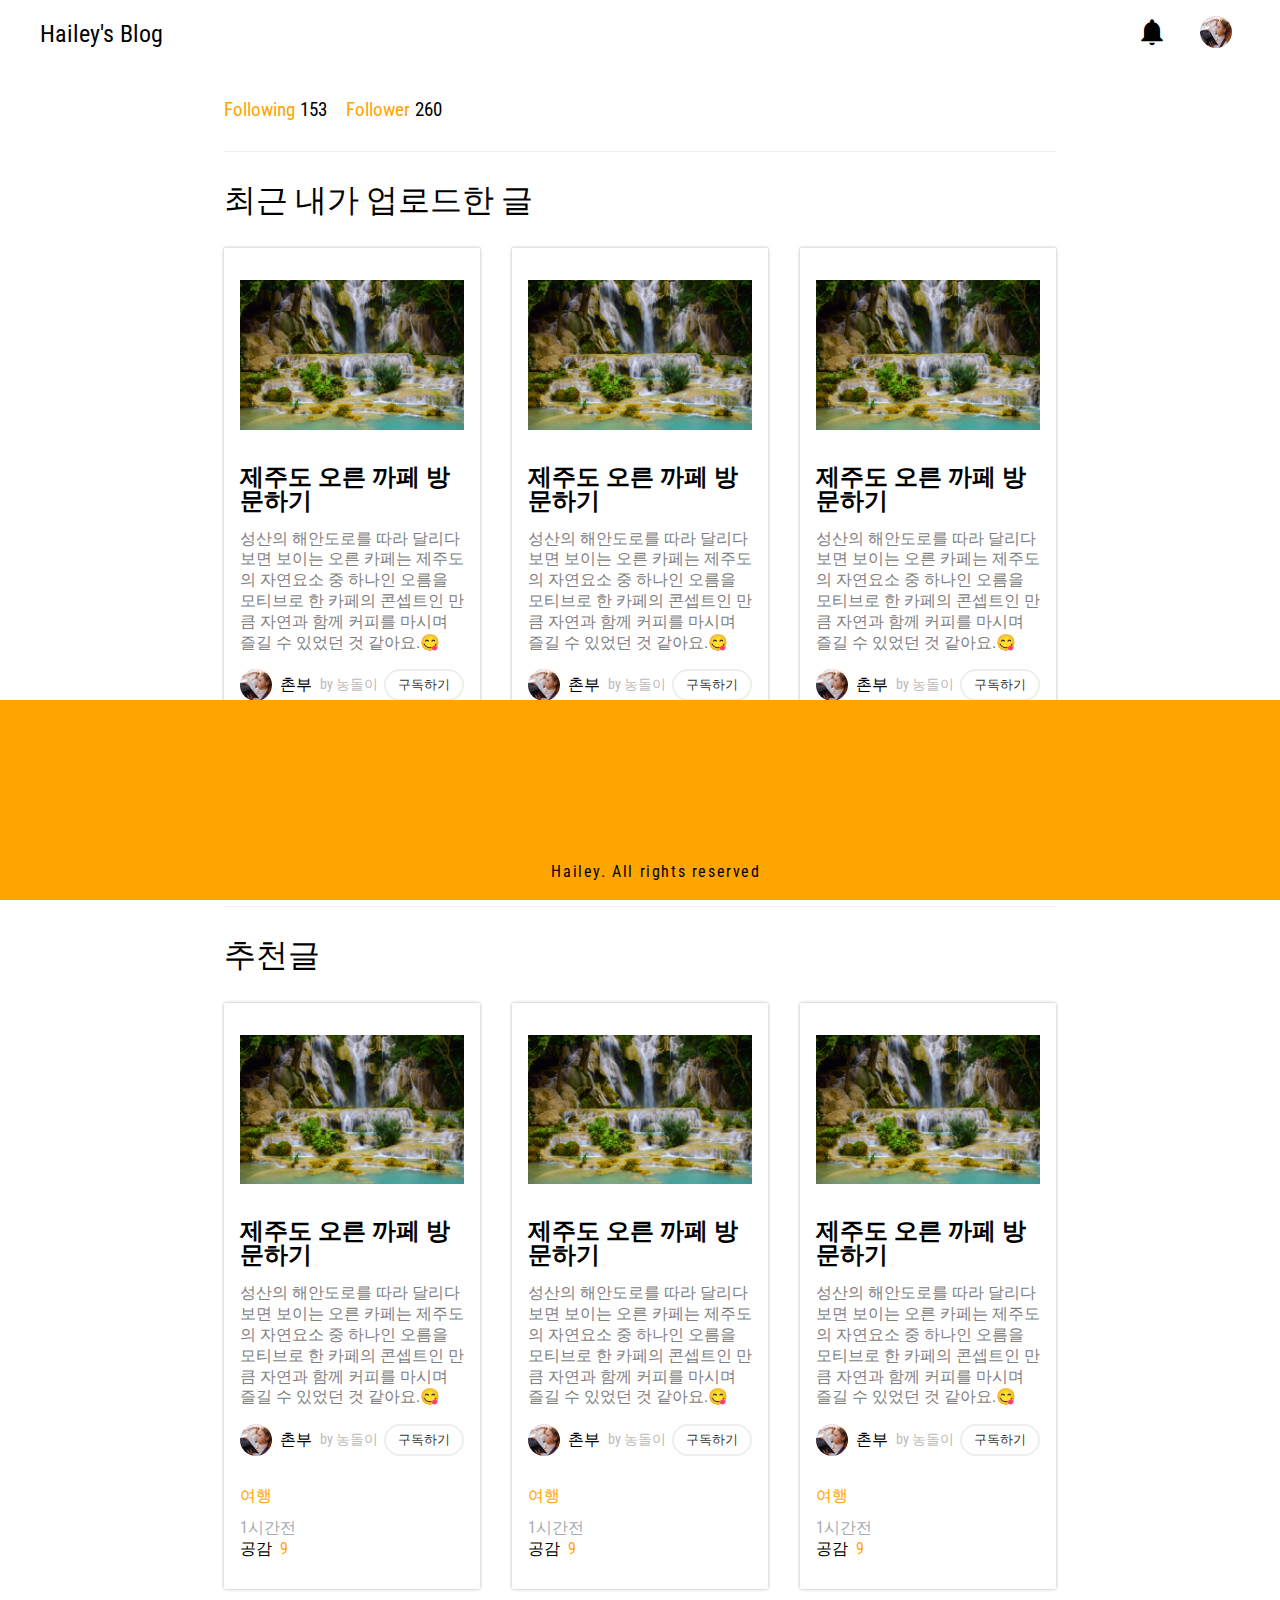
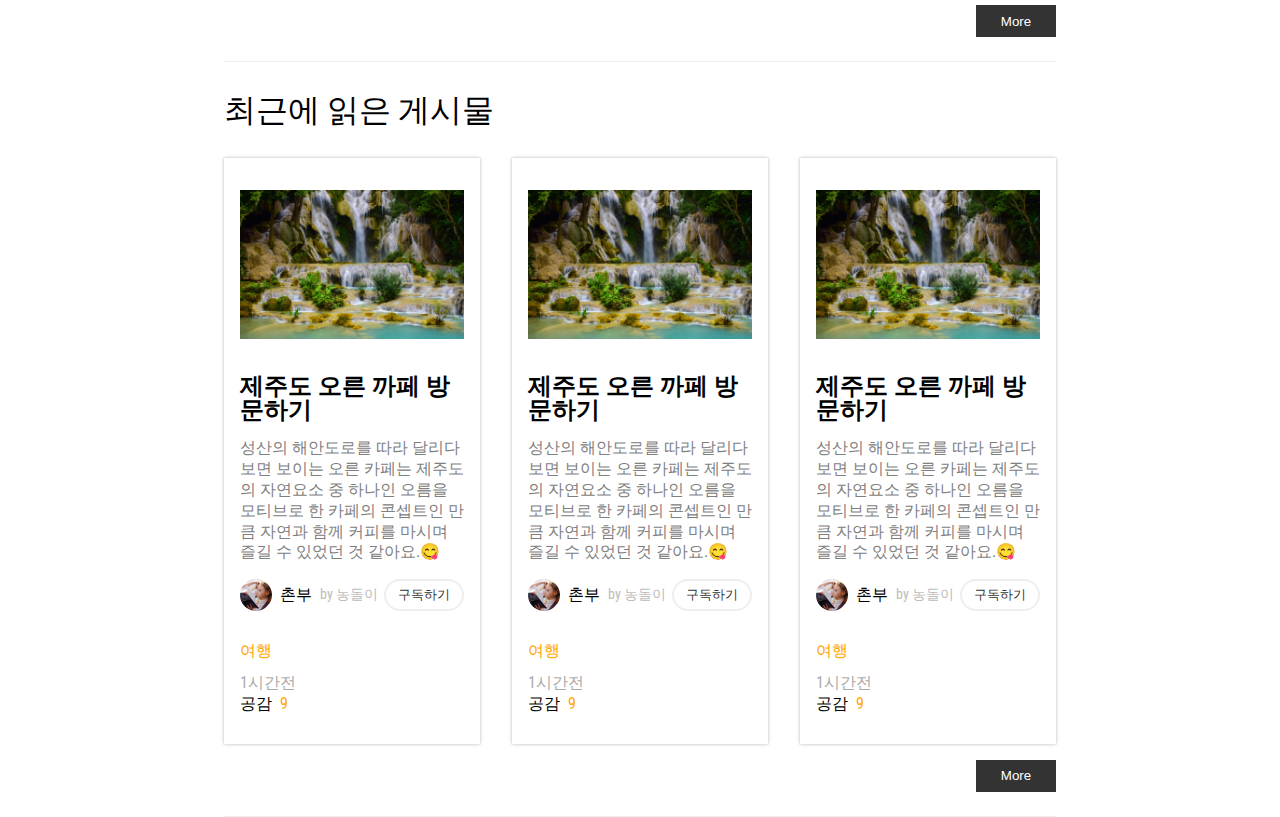
==== html/home.html @ 8de31a77 "홈페이지 html, css 생성 및 구현" ====
<!DOCTYPE html>
<html lang="en">
<head>
    <meta charset="UTF-8">
    <meta name="viewport" content="width=device-width, initial-scale=1.0">
    <title>Hailey's blog - home</title>
    <link rel="stylesheet" href="../css/home.css">
    <link rel="stylesheet" href="https://cdnjs.cloudflare.com/ajax/libs/font-awesome/6.4.0/css/all.min.css" integrity="sha512-iecdLmaskl7CVkqkXNQ/ZH/XLlvWZOJyj7Yy7tcenmpD1ypASozpmT/E0iPtmFIB46ZmdtAc9eNBvH0H/ZpiBw==" crossorigin="anonymous" referrerpolicy="no-referrer" />
    <link href="https://fonts.googleapis.com/css?family=Material+Icons|Material+Icons+Outlined|Material+Icons+Two+Tone|Material+Icons+Round|Material+Icons+Sharp" rel="stylesheet">
</head>
<body>
     <!-- header -->
     <header>
        <a href="#" class="logo"><i class="fa-brands fa-blogger"></i>Hailey's Blog</a>
    <!-- navbar -->
        <div class="menu">
            <nav class="navbar">
                <ul>
                    <li> <!--notification icon-->
                        <a href="#">
                            <span class="material-icons">
                            notifications
                            </span>
                        </a>
                    </li>
                    <li> <!--account icon-->
                        <a href="#">
                            <div class="account">
                              <img src="../imgs/avatar.jpg" alt="">
                            </div>
                        </a>
                    </li>
                </ul>
            </nav>
    <!-- mode button -->
            <div class="mode">
                <i class="fa-solid fa-toggle-on"></i>
                <i class="fa-solid fa-toggle-off active"></i>
            </div>
        </div>
    </header>

    <!-- content -->
    <section class="blog-container">
        <div class="follow bottom-line padding">
            <ul>
                <li><a href="#">Following</a><span>153</span></li>
                <li><a href="#">Follower</a><span>260</span></li>
            </ul>
        </div>
        <div class=" my-blog bottom-line padding">
            <h3>최근 내가 업로드한 글</h3>
            <ul>
                <li>
                    <div class="blog">
                        <div class="left">
                          <ul>
                            <li class="category-name"><a href="#">여행</a></li>
                            <li class="posting-time">1시간전</li>
                            <li><a href="#" class="likes">공감</a><span>9</span></li>
                          </ul>
                        </div>
                        <div class="middle">
                          <ul>
                            <li><h3>제주도 오른 까페 방문하기</h3></li>
                            <li><p>성산의 해안도로를 따라 달리다 보면 보이는 오른 카페는 제주도의 자연요소 중 하나인 오름을 모티브로 한 카페의 콘셉트인 만큼 자연과 함께 커피를 마시며 즐길 수 있었던 것 같아요.😋</p></li>
                            <li>
                             <ul>
                               <li>
                                 <div class="account">
                                   <img src="../imgs/avatar.jpg" alt="">
                                   촌부 <span>by 농돌이</span>
                                 </div>
                               </li>
                               <li><button>구독하기</button></li>
                             </ul>
                            </li>
                          </ul>
                        </div>
                        <div class="right">
                          <ul>
                            <li>
                             <img src="../imgs/waterfall.jpg" alt="blog-thumbnail">
                            </li>
                          </ul>
                        </div>
                      </div>
                </li>

                <li>
                    <div class="blog">
                        <div class="left">
                          <ul>
                            <li class="category-name"><a href="#">여행</a></li>
                            <li class="posting-time">1시간전</li>
                            <li><a href="#" class="likes">공감</a><span>9</span></li>
                          </ul>
                        </div>
                        <div class="middle">
                          <ul>
                            <li><h3>제주도 오른 까페 방문하기</h3></li>
                            <li><p>성산의 해안도로를 따라 달리다 보면 보이는 오른 카페는 제주도의 자연요소 중 하나인 오름을 모티브로 한 카페의 콘셉트인 만큼 자연과 함께 커피를 마시며 즐길 수 있었던 것 같아요.😋</p></li>
                            <li>
                             <ul>
                               <li>
                                 <div class="account">
                                   <img src="../imgs/avatar.jpg" alt="">
                                   촌부 <span>by 농돌이</span>
                                 </div>
                               </li>
                               <li><button>구독하기</button></li>
                             </ul>
                            </li>
                          </ul>
                        </div>
                        <div class="right">
                          <ul>
                            <li>
                             <img src="../imgs/waterfall.jpg" alt="blog-thumbnail">
                            </li>
                          </ul>
                        </div>
                      </div>
                </li>

                <li>
                    <div class="blog">
                        <div class="left">
                          <ul>
                            <li class="category-name"><a href="#">여행</a></li>
                            <li class="posting-time">1시간전</li>
                            <li><a href="#" class="likes">공감</a><span>9</span></li>
                          </ul>
                        </div>
                        <div class="middle">
                          <ul>
                            <li><h3>제주도 오른 까페 방문하기</h3></li>
                            <li><p>성산의 해안도로를 따라 달리다 보면 보이는 오른 카페는 제주도의 자연요소 중 하나인 오름을 모티브로 한 카페의 콘셉트인 만큼 자연과 함께 커피를 마시며 즐길 수 있었던 것 같아요.😋</p></li>
                            <li>
                             <ul>
                               <li>
                                 <div class="account">
                                   <img src="../imgs/avatar.jpg" alt="">
                                   촌부 <span>by 농돌이</span>
                                 </div>
                               </li>
                               <li><button>구독하기</button></li>
                             </ul>
                            </li>
                          </ul>
                        </div>
                        <div class="right">
                          <ul>
                            <li>
                             <img src="../imgs/waterfall.jpg" alt="blog-thumbnail">
                            </li>
                          </ul>
                        </div>
                      </div>
                </li>
            </ul>
        <a href="#"><button>More</button></a>
        </div>
        <div class="favorite-blog bottom-line padding">
            <h3>추천글</h3>
            <ul>
                <li>
                    <div class="blog">
                        <div class="left">
                          <ul>
                            <li class="category-name"><a href="#">여행</a></li>
                            <li class="posting-time">1시간전</li>
                            <li><a href="#" class="likes">공감</a><span>9</span></li>
                          </ul>
                        </div>
                        <div class="middle">
                          <ul>
                            <li><h3>제주도 오른 까페 방문하기</h3></li>
                            <li><p>성산의 해안도로를 따라 달리다 보면 보이는 오른 카페는 제주도의 자연요소 중 하나인 오름을 모티브로 한 카페의 콘셉트인 만큼 자연과 함께 커피를 마시며 즐길 수 있었던 것 같아요.😋</p></li>
                            <li>
                             <ul>
                               <li>
                                 <div class="account">
                                   <img src="../imgs/avatar.jpg" alt="">
                                   촌부 <span>by 농돌이</span>
                                 </div>
                               </li>
                               <li><button>구독하기</button></li>
                             </ul>
                            </li>
                          </ul>
                        </div>
                        <div class="right">
                          <ul>
                            <li>
                             <img src="../imgs/waterfall.jpg" alt="blog-thumbnail">
                            </li>
                          </ul>
                        </div>
                      </div>
                </li>

                <li>
                    <div class="blog">
                        <div class="left">
                          <ul>
                            <li class="category-name"><a href="#">여행</a></li>
                            <li class="posting-time">1시간전</li>
                            <li><a href="#" class="likes">공감</a><span>9</span></li>
                          </ul>
                        </div>
                        <div class="middle">
                          <ul>
                            <li><h3>제주도 오른 까페 방문하기</h3></li>
                            <li><p>성산의 해안도로를 따라 달리다 보면 보이는 오른 카페는 제주도의 자연요소 중 하나인 오름을 모티브로 한 카페의 콘셉트인 만큼 자연과 함께 커피를 마시며 즐길 수 있었던 것 같아요.😋</p></li>
                            <li>
                             <ul>
                               <li>
                                 <div class="account">
                                   <img src="../imgs/avatar.jpg" alt="">
                                   촌부 <span>by 농돌이</span>
                                 </div>
                               </li>
                               <li><button>구독하기</button></li>
                             </ul>
                            </li>
                          </ul>
                        </div>
                        <div class="right">
                          <ul>
                            <li>
                             <img src="../imgs/waterfall.jpg" alt="blog-thumbnail">
                            </li>
                          </ul>
                        </div>
                      </div>
                </li>

                <li>
                    <div class="blog">
                        <div class="left">
                          <ul>
                            <li class="category-name"><a href="#">여행</a></li>
                            <li class="posting-time">1시간전</li>
                            <li><a href="#" class="likes">공감</a><span>9</span></li>
                          </ul>
                        </div>
                        <div class="middle">
                          <ul>
                            <li><h3>제주도 오른 까페 방문하기</h3></li>
                            <li><p>성산의 해안도로를 따라 달리다 보면 보이는 오른 카페는 제주도의 자연요소 중 하나인 오름을 모티브로 한 카페의 콘셉트인 만큼 자연과 함께 커피를 마시며 즐길 수 있었던 것 같아요.😋</p></li>
                            <li>
                             <ul>
                               <li>
                                 <div class="account">
                                   <img src="../imgs/avatar.jpg" alt="">
                                   촌부 <span>by 농돌이</span>
                                 </div>
                               </li>
                               <li><button>구독하기</button></li>
                             </ul>
                            </li>
                          </ul>
                        </div>
                        <div class="right">
                          <ul>
                            <li>
                             <img src="../imgs/waterfall.jpg" alt="blog-thumbnail">
                            </li>
                          </ul>
                        </div>
                      </div>
                </li>
            </ul>
            <a href="#"><button>More</button></a>
        </div>
        <div class="latest-blog bottom-line padding">
            <h3>최근에 읽은 게시물</h3>
            <ul>
                <li>
                    <div class="blog">
                        <div class="left">
                          <ul>
                            <li class="category-name"><a href="#">여행</a></li>
                            <li class="posting-time">1시간전</li>
                            <li><a href="#" class="likes">공감</a><span>9</span></li>
                          </ul>
                        </div>
                        <div class="middle">
                          <ul>
                            <li><h3>제주도 오른 까페 방문하기</h3></li>
                            <li><p>성산의 해안도로를 따라 달리다 보면 보이는 오른 카페는 제주도의 자연요소 중 하나인 오름을 모티브로 한 카페의 콘셉트인 만큼 자연과 함께 커피를 마시며 즐길 수 있었던 것 같아요.😋</p></li>
                            <li>
                             <ul>
                               <li>
                                 <div class="account">
                                   <img src="../imgs/avatar.jpg" alt="">
                                   촌부 <span>by 농돌이</span>
                                 </div>
                               </li>
                               <li><button>구독하기</button></li>
                             </ul>
                            </li>
                          </ul>
                        </div>
                        <div class="right">
                          <ul>
                            <li>
                             <img src="../imgs/waterfall.jpg" alt="blog-thumbnail">
                            </li>
                          </ul>
                        </div>
                      </div>
                </li>

                <li>
                    <div class="blog">
                        <div class="left">
                          <ul>
                            <li class="category-name"><a href="#">여행</a></li>
                            <li class="posting-time">1시간전</li>
                            <li><a href="#" class="likes">공감</a><span>9</span></li>
                          </ul>
                        </div>
                        <div class="middle">
                          <ul>
                            <li><h3>제주도 오른 까페 방문하기</h3></li>
                            <li><p>성산의 해안도로를 따라 달리다 보면 보이는 오른 카페는 제주도의 자연요소 중 하나인 오름을 모티브로 한 카페의 콘셉트인 만큼 자연과 함께 커피를 마시며 즐길 수 있었던 것 같아요.😋</p></li>
                            <li>
                             <ul>
                               <li>
                                 <div class="account">
                                   <img src="../imgs/avatar.jpg" alt="">
                                   촌부 <span>by 농돌이</span>
                                 </div>
                               </li>
                               <li><button>구독하기</button></li>
                             </ul>
                            </li>
                          </ul>
                        </div>
                        <div class="right">
                          <ul>
                            <li>
                             <img src="../imgs/waterfall.jpg" alt="blog-thumbnail">
                            </li>
                          </ul>
                        </div>
                      </div>
                </li>

                <li>
                    <div class="blog">
                        <div class="left">
                          <ul>
                            <li class="category-name"><a href="#">여행</a></li>
                            <li class="posting-time">1시간전</li>
                            <li><a href="#" class="likes">공감</a><span>9</span></li>
                          </ul>
                        </div>
                        <div class="middle">
                          <ul>
                            <li><h3>제주도 오른 까페 방문하기</h3></li>
                            <li><p>성산의 해안도로를 따라 달리다 보면 보이는 오른 카페는 제주도의 자연요소 중 하나인 오름을 모티브로 한 카페의 콘셉트인 만큼 자연과 함께 커피를 마시며 즐길 수 있었던 것 같아요.😋</p></li>
                            <li>
                             <ul>
                               <li>
                                 <div class="account">
                                   <img src="../imgs/avatar.jpg" alt="">
                                   촌부 <span>by 농돌이</span>
                                 </div>
                               </li>
                               <li><button>구독하기</button></li>
                             </ul>
                            </li>
                          </ul>
                        </div>
                        <div class="right">
                          <ul>
                            <li>
                             <img src="../imgs/waterfall.jpg" alt="blog-thumbnail">
                            </li>
                          </ul>
                        </div>
                      </div>
                </li>
            </ul>
            <a href="#"><button>More</button></a>
        </div>
    </section>

    <!-- footer -->
    <section class="footer">
        <div class="icons">
            <a href="https://ko-kr.facebook.com/" class="fab fa-facebook-f"></a>
            <a href="https://twitter.com/?lang=ko" class="fab fa-twitter"></a>
            <a href="https://www.instagram.com/" class="fab fa-instagram"></a>
            <a href="https://github.com/" class="fab fa-github"></a>
            <a href="https://www.pinterest.co.kr/" class="fab fa-pinterest"></a>
            <div class="scroll-up"><i class="fa-solid fa-circle-up"></i></div>
        </div>
        <div class="credit"><i class="fa-brands fa-blogger"></i>Hailey. All rights reserved</div>
    </section>

    <script src="js/scroll.js"></script>
    <script src="../js/home.js"></script>
</body>
</html>
---- css/home.css ----
@import url('reset.css');
@import url('global.css');
@import url('header.css');
@import url('footer.css');
@import url('animation.css');

/* notification style */
header .navbar ul li .material-icons {
    font-size: 2rem;
}
/* account style */
header .navbar ul li img{
    width: 2rem;
    height: 2rem;
    border-radius: 50%;
}

/* footer */
.footer{
    position: fixed;
    bottom: 0;
    z-index: 1;
    transition: 1s ease-in-out;
}
.footer.hide{
    opacity: 0;
    height: 0;
}

/* 공통 스타일 */
.bottom-line{
    border-bottom: 1px solid #eee;
}
.padding{
    padding: 2rem 0;
}

/* content */
.blog-container{
    width: 50vw;
    margin: 0 auto;
}

/*팔로워/ 팔로잉 */
.blog-container .follow ul{
    display: flex;
    flex-wrap: wrap;
}
.blog-container .follow ul li{
    padding-right: 1.2rem;
    font-size: 1.2rem;
}
.blog-container .follow ul li a {
    padding-right: 0.3rem;
    color: var(--primary-color);
    cursor: pointer;
}
.blog-container .follow ul li a:hover{
    text-decoration: underline;
}

/* my-blog */
/* blog list */
.blog-container{
    width: 50vw;
    margin: auto;
}
.blog-container .blog{
    display: flex;
    flex-wrap: wrap;
    flex-flow: column-reverse;
    padding: 2rem 1rem;
    margin-bottom: 2.5rem;
    box-shadow: 0 0 0.2rem rgba(0, 0, 0, 0.3);
}
.blog-container .blog > div > ul{
    display: flex;
    flex-direction: column;
    height: 100%;
}
.blog-container .blog .left,
.blog-container .blog .right{
    width: 100%;
    min-width: 100%;
    opacity: 1;
    transform: none;
    /* border: 1px solid red; */
}
.blog-container .blog .left .posting-time{
    margin-top: 1rem;
    margin-bottom: 0.3rem;
    color: #aaa;
}
.blog-container .blog .left .category-name a{
    color: var(--primary-color);
}
.blog-container .blog .left .category-name a:hover{
    color: var(--secondary-color);
    text-decoration: underline;
}
.blog-container .blog .left .likes{
    margin-right: 0.5rem;
}
.blog-container .blog .left span{
    color: var(--primary-color);
}
.blog-container .blog .middle{
    flex-grow: 1;
    padding: 0rem 0rem;
    margin: 2rem 0;
}
.blog-container .blog .middle > ul h3{
    font-weight: 700;
    font-size: 1.5rem;
}
.blog-container .blog .middle > ul p{
    padding: 1rem 0;
    line-height: 1.3rem;
    font-size: 1rem;
    color: gray;
}
.blog-container .blog .middle .account{
    display: flex;
    align-items: center;
}
.blog-container .blog .middle .account img{
    width: 2rem;
    height: 2rem;
    margin-right: 0.5rem;
    border-radius: 50%;
    cursor: pointer;
    object-fit: cover;
}
.blog-container .blog .middle .account span{
    color: #bbb;
    font-size: 0.9rem;
    margin-left: 0.5rem;
}
.blog-container .blog .middle > ul ul{
    display: flex;
    justify-content: space-between;
    align-items: center;
}
.blog-container .blog .middle > ul ul button{
    border: 2px solid #eee;
    border-radius: 1rem;
    background-color: #fff;
    color: #333;
    width: 5rem;
    height: 2rem;
    cursor: pointer;
    transition: 0.2s;
}
.blog-container .blog .middle > ul ul button:hover{
    box-shadow: 0 0 0.2rem rgba(255, 255, 255, 0.3);
    background-color: #bbb;
}

.blog-container .blog .right ul,
.blog-container .blog .right ul li{
    height: 100%;
}
.blog-container .blog .right ul li img{
    height: 100%;
    width: 100%;
    object-fit: cover;
    object-position: center;
}
/* 블로그 수평 정렬 */
.blog-container > div:not(.follow){ /*내부에있는 버튼 정렬하기 위함*/
    position: relative;
}
.blog-container > div:not(.follow) > ul{
    display: flex;
}
.blog-container > div:not(.follow) > ul > li:nth-child(2){
    margin: 0 2rem;
}
.blog-container >div:not(.follow) > h3{
    font-size: 2rem;
    margin-bottom: 2rem;
}
.blog-container > div:not(.follow) > a button{
    width: 5rem;
    height: 2rem;
    color: #fff;
    cursor: pointer;
    border: none;
    background: #333;
    box-shadow: 0 0 0.3rem rgba(255, 255, 255, 0.3);
    position: absolute;
    bottom: 1.5rem;
    right: 0;
    transition: 0.2s;
}
.blog-container > div:not(.follow) > a button:hover{
    background-color: var(--secondary-color);
    box-shadow: none;
}
@media(max-width: 1300px){
    .blog-container{
        width: 65vw;
    }
}
@media(max-width:920px){
    .blog-container{
        width:80vw
    }
    .blog-container > div:not(.follow) > ul > li:nth-child(2){
        margin: 0 0rem;
    }
    
    .blog-container > div:not(.follow) > ul{
        flex-flow: column;
    }
}
@media(max-width:550px){
    .footer .icons{
        padding: 1rem;
    }
    .footer .icons .scroll-up{
        margin-right: 0.2rem;
    }
    .blog-container >div:not(.follow) > h3{
        font-size: 1.5rem;
        margin-bottom: 1.5rem;
    }
}
@media(max-width:420px){
    header{
        padding: 1rem 1rem;
    }
    .blog-container{
        width: 90vw;
    }
}
@media(max-width:300px){
    header{
        padding: 0.5rem 0.5rem;
    }
    header .logo{
        font-size: 1rem;
    }
    header .icon i{
        font-size: 2rem;
    }
    header .navbar ul li{
        margin: 0 0.5rem;
    }
    .blog-container >div:not(.follow) > h3{
        font-size: 1rem;
        margin-bottom: 1rem;
    }

}
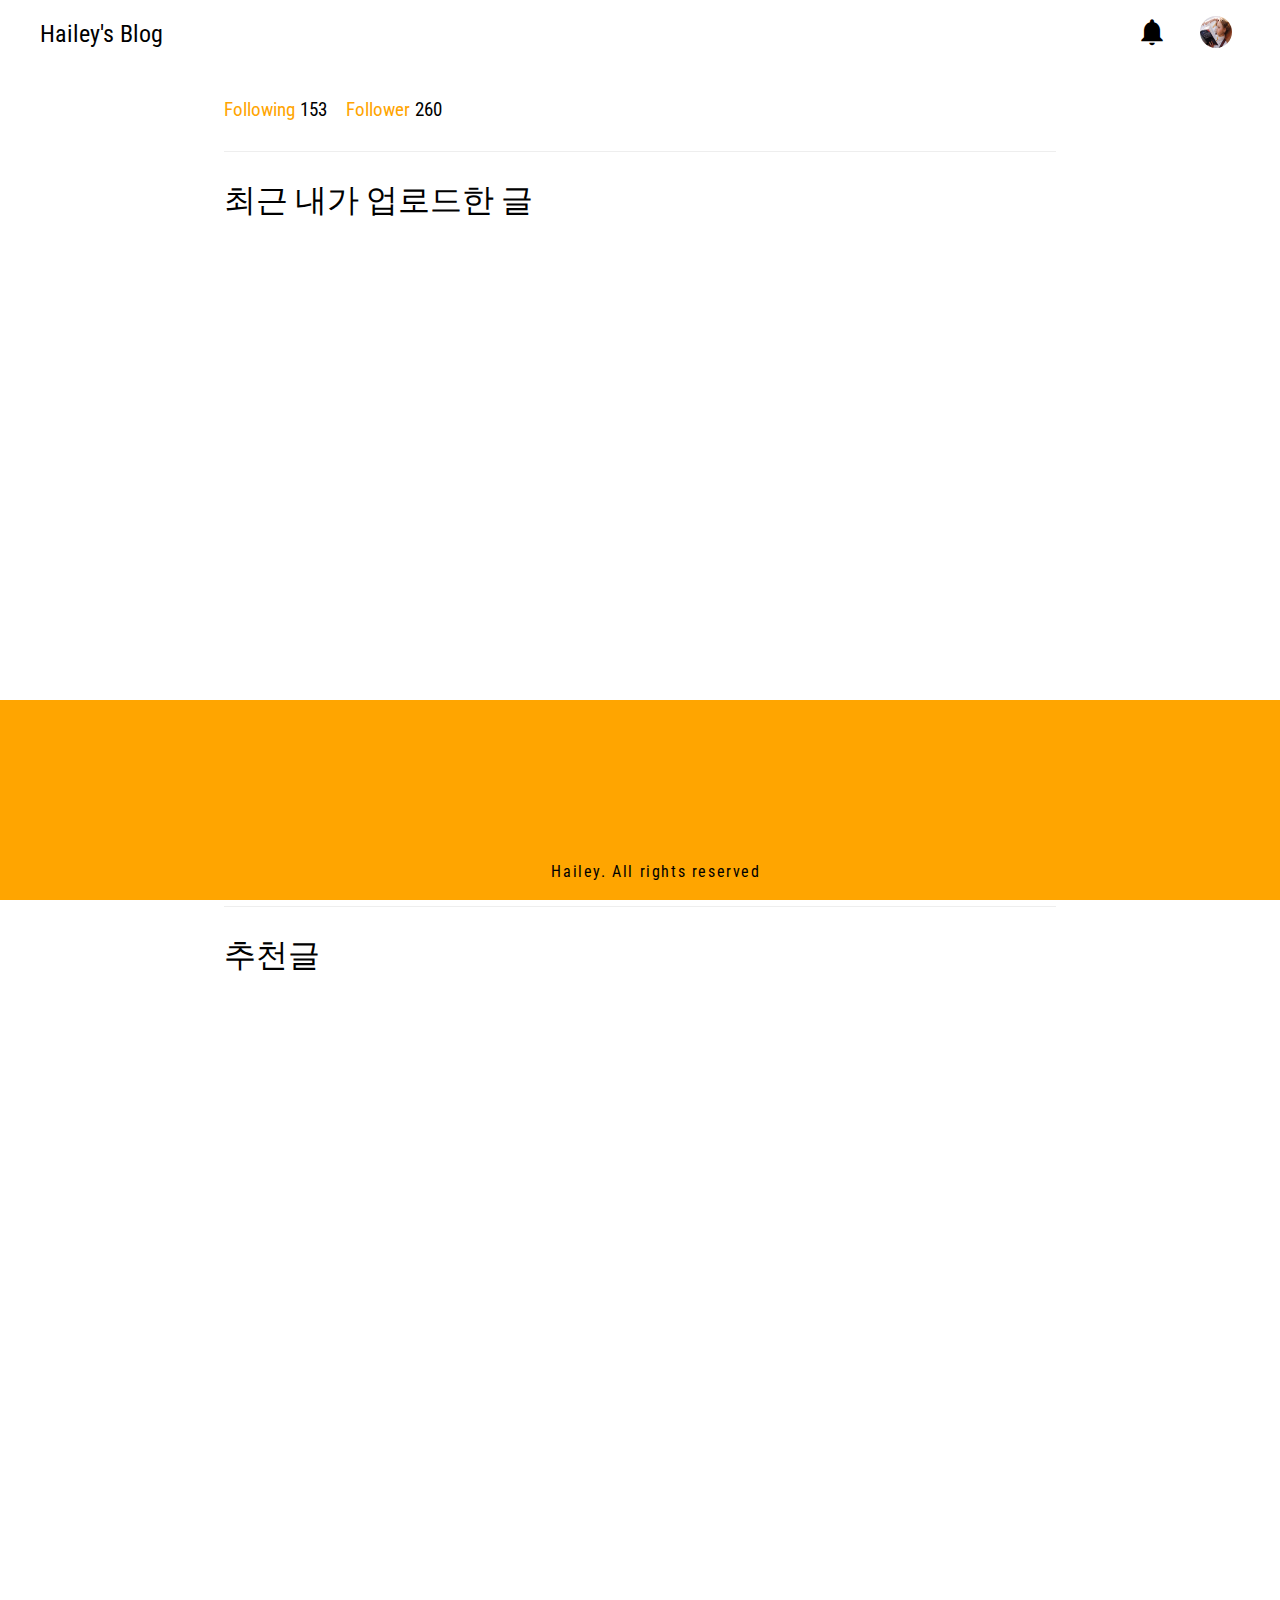
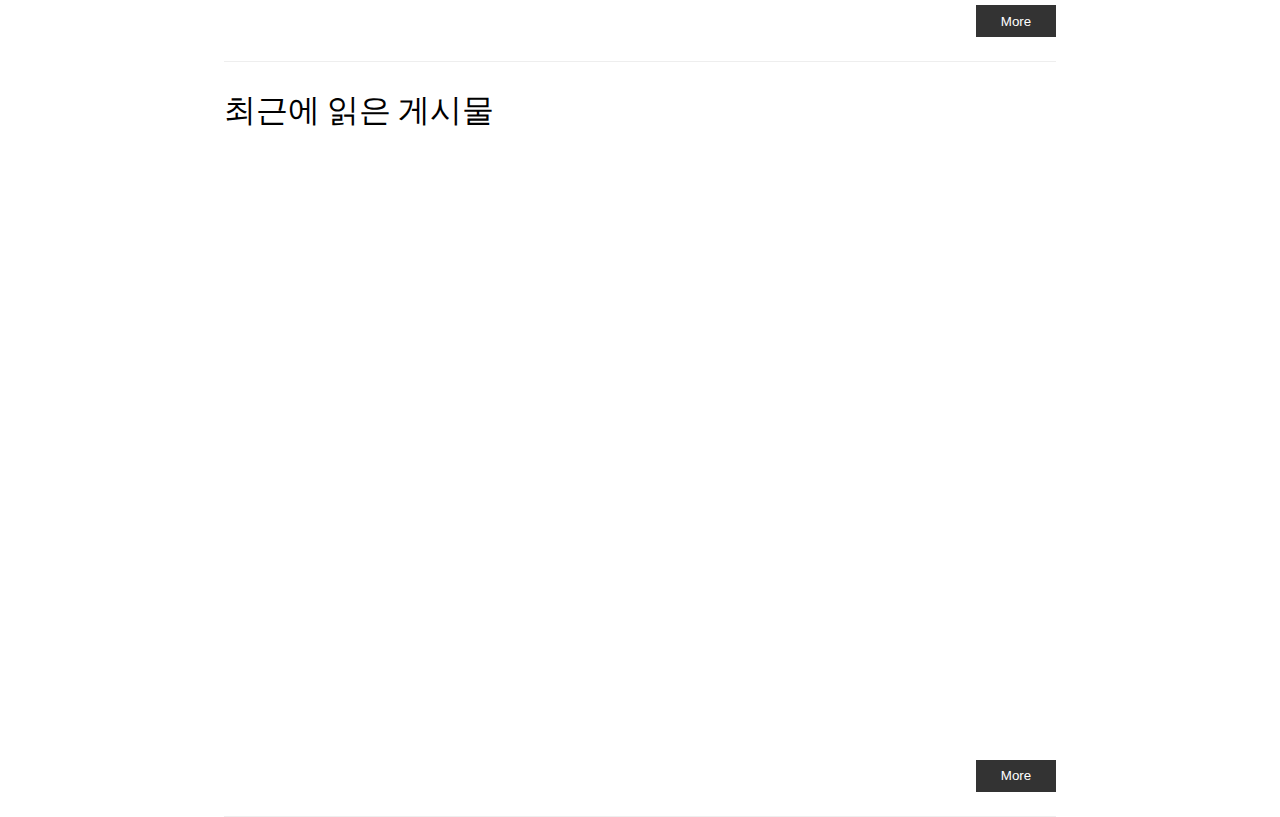
==== commit 25cf9952: "스크롤 애니메이션 추가" ====
--- a/html/home.html
+++ b/html/home.html
@@ -52,79 +52,79 @@
             <h3>최근 내가 업로드한 글</h3>
             <ul>
                 <li>
-                    <div class="blog">
-                        <div class="left">
-                          <ul>
-                            <li class="category-name"><a href="#">여행</a></li>
-                            <li class="posting-time">1시간전</li>
-                            <li><a href="#" class="likes">공감</a><span>9</span></li>
-                          </ul>
-                        </div>
-                        <div class="middle">
-                          <ul>
-                            <li><h3>제주도 오른 까페 방문하기</h3></li>
-                            <li><p>성산의 해안도로를 따라 달리다 보면 보이는 오른 카페는 제주도의 자연요소 중 하나인 오름을 모티브로 한 카페의 콘셉트인 만큼 자연과 함께 커피를 마시며 즐길 수 있었던 것 같아요.😋</p></li>
-                            <li>
-                             <ul>
-                               <li>
-                                 <div class="account">
-                                   <img src="../imgs/avatar.jpg" alt="">
-                                   촌부 <span>by 농돌이</span>
-                                 </div>
-                               </li>
-                               <li><button>구독하기</button></li>
-                             </ul>
-                            </li>
-                          </ul>
-                        </div>
-                        <div class="right">
-                          <ul>
-                            <li>
-                             <img src="../imgs/waterfall.jpg" alt="blog-thumbnail">
-                            </li>
-                          </ul>
-                        </div>
-                      </div>
-                </li>
-
-                <li>
-                    <div class="blog">
-                        <div class="left">
-                          <ul>
-                            <li class="category-name"><a href="#">여행</a></li>
-                            <li class="posting-time">1시간전</li>
-                            <li><a href="#" class="likes">공감</a><span>9</span></li>
-                          </ul>
-                        </div>
-                        <div class="middle">
-                          <ul>
-                            <li><h3>제주도 오른 까페 방문하기</h3></li>
-                            <li><p>성산의 해안도로를 따라 달리다 보면 보이는 오른 카페는 제주도의 자연요소 중 하나인 오름을 모티브로 한 카페의 콘셉트인 만큼 자연과 함께 커피를 마시며 즐길 수 있었던 것 같아요.😋</p></li>
-                            <li>
-                             <ul>
-                               <li>
-                                 <div class="account">
-                                   <img src="../imgs/avatar.jpg" alt="">
-                                   촌부 <span>by 농돌이</span>
-                                 </div>
-                               </li>
-                               <li><button>구독하기</button></li>
-                             </ul>
-                            </li>
-                          </ul>
-                        </div>
-                        <div class="right">
-                          <ul>
-                            <li>
-                             <img src="../imgs/waterfall.jpg" alt="blog-thumbnail">
-                            </li>
-                          </ul>
-                        </div>
-                      </div>
-                </li>
-
-                <li>
-                    <div class="blog">
+                    <div class="blog up">
+                        <div class="left">
+                          <ul>
+                            <li class="category-name"><a href="#">여행</a></li>
+                            <li class="posting-time">1시간전</li>
+                            <li><a href="#" class="likes">공감</a><span>9</span></li>
+                          </ul>
+                        </div>
+                        <div class="middle">
+                          <ul>
+                            <li><h3>제주도 오른 까페 방문하기</h3></li>
+                            <li><p>성산의 해안도로를 따라 달리다 보면 보이는 오른 카페는 제주도의 자연요소 중 하나인 오름을 모티브로 한 카페의 콘셉트인 만큼 자연과 함께 커피를 마시며 즐길 수 있었던 것 같아요.😋</p></li>
+                            <li>
+                             <ul>
+                               <li>
+                                 <div class="account">
+                                   <img src="../imgs/avatar.jpg" alt="">
+                                   촌부 <span>by 농돌이</span>
+                                 </div>
+                               </li>
+                               <li><button>구독하기</button></li>
+                             </ul>
+                            </li>
+                          </ul>
+                        </div>
+                        <div class="right">
+                          <ul>
+                            <li>
+                             <img src="../imgs/waterfall.jpg" alt="blog-thumbnail">
+                            </li>
+                          </ul>
+                        </div>
+                      </div>
+                </li>
+
+                <li>
+                    <div class="blog down">
+                        <div class="left">
+                          <ul>
+                            <li class="category-name"><a href="#">여행</a></li>
+                            <li class="posting-time">1시간전</li>
+                            <li><a href="#" class="likes">공감</a><span>9</span></li>
+                          </ul>
+                        </div>
+                        <div class="middle">
+                          <ul>
+                            <li><h3>제주도 오른 까페 방문하기</h3></li>
+                            <li><p>성산의 해안도로를 따라 달리다 보면 보이는 오른 카페는 제주도의 자연요소 중 하나인 오름을 모티브로 한 카페의 콘셉트인 만큼 자연과 함께 커피를 마시며 즐길 수 있었던 것 같아요.😋</p></li>
+                            <li>
+                             <ul>
+                               <li>
+                                 <div class="account">
+                                   <img src="../imgs/avatar.jpg" alt="">
+                                   촌부 <span>by 농돌이</span>
+                                 </div>
+                               </li>
+                               <li><button>구독하기</button></li>
+                             </ul>
+                            </li>
+                          </ul>
+                        </div>
+                        <div class="right">
+                          <ul>
+                            <li>
+                             <img src="../imgs/waterfall.jpg" alt="blog-thumbnail">
+                            </li>
+                          </ul>
+                        </div>
+                      </div>
+                </li>
+
+                <li>
+                    <div class="blog up">
                         <div class="left">
                           <ul>
                             <li class="category-name"><a href="#">여행</a></li>
@@ -165,79 +165,79 @@
             <h3>추천글</h3>
             <ul>
                 <li>
-                    <div class="blog">
-                        <div class="left">
-                          <ul>
-                            <li class="category-name"><a href="#">여행</a></li>
-                            <li class="posting-time">1시간전</li>
-                            <li><a href="#" class="likes">공감</a><span>9</span></li>
-                          </ul>
-                        </div>
-                        <div class="middle">
-                          <ul>
-                            <li><h3>제주도 오른 까페 방문하기</h3></li>
-                            <li><p>성산의 해안도로를 따라 달리다 보면 보이는 오른 카페는 제주도의 자연요소 중 하나인 오름을 모티브로 한 카페의 콘셉트인 만큼 자연과 함께 커피를 마시며 즐길 수 있었던 것 같아요.😋</p></li>
-                            <li>
-                             <ul>
-                               <li>
-                                 <div class="account">
-                                   <img src="../imgs/avatar.jpg" alt="">
-                                   촌부 <span>by 농돌이</span>
-                                 </div>
-                               </li>
-                               <li><button>구독하기</button></li>
-                             </ul>
-                            </li>
-                          </ul>
-                        </div>
-                        <div class="right">
-                          <ul>
-                            <li>
-                             <img src="../imgs/waterfall.jpg" alt="blog-thumbnail">
-                            </li>
-                          </ul>
-                        </div>
-                      </div>
-                </li>
-
-                <li>
-                    <div class="blog">
-                        <div class="left">
-                          <ul>
-                            <li class="category-name"><a href="#">여행</a></li>
-                            <li class="posting-time">1시간전</li>
-                            <li><a href="#" class="likes">공감</a><span>9</span></li>
-                          </ul>
-                        </div>
-                        <div class="middle">
-                          <ul>
-                            <li><h3>제주도 오른 까페 방문하기</h3></li>
-                            <li><p>성산의 해안도로를 따라 달리다 보면 보이는 오른 카페는 제주도의 자연요소 중 하나인 오름을 모티브로 한 카페의 콘셉트인 만큼 자연과 함께 커피를 마시며 즐길 수 있었던 것 같아요.😋</p></li>
-                            <li>
-                             <ul>
-                               <li>
-                                 <div class="account">
-                                   <img src="../imgs/avatar.jpg" alt="">
-                                   촌부 <span>by 농돌이</span>
-                                 </div>
-                               </li>
-                               <li><button>구독하기</button></li>
-                             </ul>
-                            </li>
-                          </ul>
-                        </div>
-                        <div class="right">
-                          <ul>
-                            <li>
-                             <img src="../imgs/waterfall.jpg" alt="blog-thumbnail">
-                            </li>
-                          </ul>
-                        </div>
-                      </div>
-                </li>
-
-                <li>
-                    <div class="blog">
+                    <div class="blog down">
+                        <div class="left">
+                          <ul>
+                            <li class="category-name"><a href="#">여행</a></li>
+                            <li class="posting-time">1시간전</li>
+                            <li><a href="#" class="likes">공감</a><span>9</span></li>
+                          </ul>
+                        </div>
+                        <div class="middle">
+                          <ul>
+                            <li><h3>제주도 오른 까페 방문하기</h3></li>
+                            <li><p>성산의 해안도로를 따라 달리다 보면 보이는 오른 카페는 제주도의 자연요소 중 하나인 오름을 모티브로 한 카페의 콘셉트인 만큼 자연과 함께 커피를 마시며 즐길 수 있었던 것 같아요.😋</p></li>
+                            <li>
+                             <ul>
+                               <li>
+                                 <div class="account">
+                                   <img src="../imgs/avatar.jpg" alt="">
+                                   촌부 <span>by 농돌이</span>
+                                 </div>
+                               </li>
+                               <li><button>구독하기</button></li>
+                             </ul>
+                            </li>
+                          </ul>
+                        </div>
+                        <div class="right">
+                          <ul>
+                            <li>
+                             <img src="../imgs/waterfall.jpg" alt="blog-thumbnail">
+                            </li>
+                          </ul>
+                        </div>
+                      </div>
+                </li>
+
+                <li>
+                    <div class="blog up">
+                        <div class="left">
+                          <ul>
+                            <li class="category-name"><a href="#">여행</a></li>
+                            <li class="posting-time">1시간전</li>
+                            <li><a href="#" class="likes">공감</a><span>9</span></li>
+                          </ul>
+                        </div>
+                        <div class="middle">
+                          <ul>
+                            <li><h3>제주도 오른 까페 방문하기</h3></li>
+                            <li><p>성산의 해안도로를 따라 달리다 보면 보이는 오른 카페는 제주도의 자연요소 중 하나인 오름을 모티브로 한 카페의 콘셉트인 만큼 자연과 함께 커피를 마시며 즐길 수 있었던 것 같아요.😋</p></li>
+                            <li>
+                             <ul>
+                               <li>
+                                 <div class="account">
+                                   <img src="../imgs/avatar.jpg" alt="">
+                                   촌부 <span>by 농돌이</span>
+                                 </div>
+                               </li>
+                               <li><button>구독하기</button></li>
+                             </ul>
+                            </li>
+                          </ul>
+                        </div>
+                        <div class="right">
+                          <ul>
+                            <li>
+                             <img src="../imgs/waterfall.jpg" alt="blog-thumbnail">
+                            </li>
+                          </ul>
+                        </div>
+                      </div>
+                </li>
+
+                <li>
+                    <div class="blog down">
                         <div class="left">
                           <ul>
                             <li class="category-name"><a href="#">여행</a></li>
@@ -278,79 +278,79 @@
             <h3>최근에 읽은 게시물</h3>
             <ul>
                 <li>
-                    <div class="blog">
-                        <div class="left">
-                          <ul>
-                            <li class="category-name"><a href="#">여행</a></li>
-                            <li class="posting-time">1시간전</li>
-                            <li><a href="#" class="likes">공감</a><span>9</span></li>
-                          </ul>
-                        </div>
-                        <div class="middle">
-                          <ul>
-                            <li><h3>제주도 오른 까페 방문하기</h3></li>
-                            <li><p>성산의 해안도로를 따라 달리다 보면 보이는 오른 카페는 제주도의 자연요소 중 하나인 오름을 모티브로 한 카페의 콘셉트인 만큼 자연과 함께 커피를 마시며 즐길 수 있었던 것 같아요.😋</p></li>
-                            <li>
-                             <ul>
-                               <li>
-                                 <div class="account">
-                                   <img src="../imgs/avatar.jpg" alt="">
-                                   촌부 <span>by 농돌이</span>
-                                 </div>
-                               </li>
-                               <li><button>구독하기</button></li>
-                             </ul>
-                            </li>
-                          </ul>
-                        </div>
-                        <div class="right">
-                          <ul>
-                            <li>
-                             <img src="../imgs/waterfall.jpg" alt="blog-thumbnail">
-                            </li>
-                          </ul>
-                        </div>
-                      </div>
-                </li>
-
-                <li>
-                    <div class="blog">
-                        <div class="left">
-                          <ul>
-                            <li class="category-name"><a href="#">여행</a></li>
-                            <li class="posting-time">1시간전</li>
-                            <li><a href="#" class="likes">공감</a><span>9</span></li>
-                          </ul>
-                        </div>
-                        <div class="middle">
-                          <ul>
-                            <li><h3>제주도 오른 까페 방문하기</h3></li>
-                            <li><p>성산의 해안도로를 따라 달리다 보면 보이는 오른 카페는 제주도의 자연요소 중 하나인 오름을 모티브로 한 카페의 콘셉트인 만큼 자연과 함께 커피를 마시며 즐길 수 있었던 것 같아요.😋</p></li>
-                            <li>
-                             <ul>
-                               <li>
-                                 <div class="account">
-                                   <img src="../imgs/avatar.jpg" alt="">
-                                   촌부 <span>by 농돌이</span>
-                                 </div>
-                               </li>
-                               <li><button>구독하기</button></li>
-                             </ul>
-                            </li>
-                          </ul>
-                        </div>
-                        <div class="right">
-                          <ul>
-                            <li>
-                             <img src="../imgs/waterfall.jpg" alt="blog-thumbnail">
-                            </li>
-                          </ul>
-                        </div>
-                      </div>
-                </li>
-
-                <li>
-                    <div class="blog">
+                    <div class="blog up">
+                        <div class="left">
+                          <ul>
+                            <li class="category-name"><a href="#">여행</a></li>
+                            <li class="posting-time">1시간전</li>
+                            <li><a href="#" class="likes">공감</a><span>9</span></li>
+                          </ul>
+                        </div>
+                        <div class="middle">
+                          <ul>
+                            <li><h3>제주도 오른 까페 방문하기</h3></li>
+                            <li><p>성산의 해안도로를 따라 달리다 보면 보이는 오른 카페는 제주도의 자연요소 중 하나인 오름을 모티브로 한 카페의 콘셉트인 만큼 자연과 함께 커피를 마시며 즐길 수 있었던 것 같아요.😋</p></li>
+                            <li>
+                             <ul>
+                               <li>
+                                 <div class="account">
+                                   <img src="../imgs/avatar.jpg" alt="">
+                                   촌부 <span>by 농돌이</span>
+                                 </div>
+                               </li>
+                               <li><button>구독하기</button></li>
+                             </ul>
+                            </li>
+                          </ul>
+                        </div>
+                        <div class="right">
+                          <ul>
+                            <li>
+                             <img src="../imgs/waterfall.jpg" alt="blog-thumbnail">
+                            </li>
+                          </ul>
+                        </div>
+                      </div>
+                </li>
+
+                <li>
+                    <div class="blog down">
+                        <div class="left">
+                          <ul>
+                            <li class="category-name"><a href="#">여행</a></li>
+                            <li class="posting-time">1시간전</li>
+                            <li><a href="#" class="likes">공감</a><span>9</span></li>
+                          </ul>
+                        </div>
+                        <div class="middle">
+                          <ul>
+                            <li><h3>제주도 오른 까페 방문하기</h3></li>
+                            <li><p>성산의 해안도로를 따라 달리다 보면 보이는 오른 카페는 제주도의 자연요소 중 하나인 오름을 모티브로 한 카페의 콘셉트인 만큼 자연과 함께 커피를 마시며 즐길 수 있었던 것 같아요.😋</p></li>
+                            <li>
+                             <ul>
+                               <li>
+                                 <div class="account">
+                                   <img src="../imgs/avatar.jpg" alt="">
+                                   촌부 <span>by 농돌이</span>
+                                 </div>
+                               </li>
+                               <li><button>구독하기</button></li>
+                             </ul>
+                            </li>
+                          </ul>
+                        </div>
+                        <div class="right">
+                          <ul>
+                            <li>
+                             <img src="../imgs/waterfall.jpg" alt="blog-thumbnail">
+                            </li>
+                          </ul>
+                        </div>
+                      </div>
+                </li>
+
+                <li>
+                    <div class="blog up">
                         <div class="left">
                           <ul>
                             <li class="category-name"><a href="#">여행</a></li>
@@ -402,7 +402,7 @@
         <div class="credit"><i class="fa-brands fa-blogger"></i>Hailey. All rights reserved</div>
     </section>
 
-    <script src="js/scroll.js"></script>
+    <script src="../js/scroll.js"></script>
     <script src="../js/home.js"></script>
 </body>
 </html>--- a/css/home.css
+++ b/css/home.css
@@ -72,6 +72,7 @@
     padding: 2rem 1rem;
     margin-bottom: 2.5rem;
     box-shadow: 0 0 0.2rem rgba(0, 0, 0, 0.3);
+    transition: 0.5s;
 }
 .blog-container .blog > div > ul{
     display: flex;
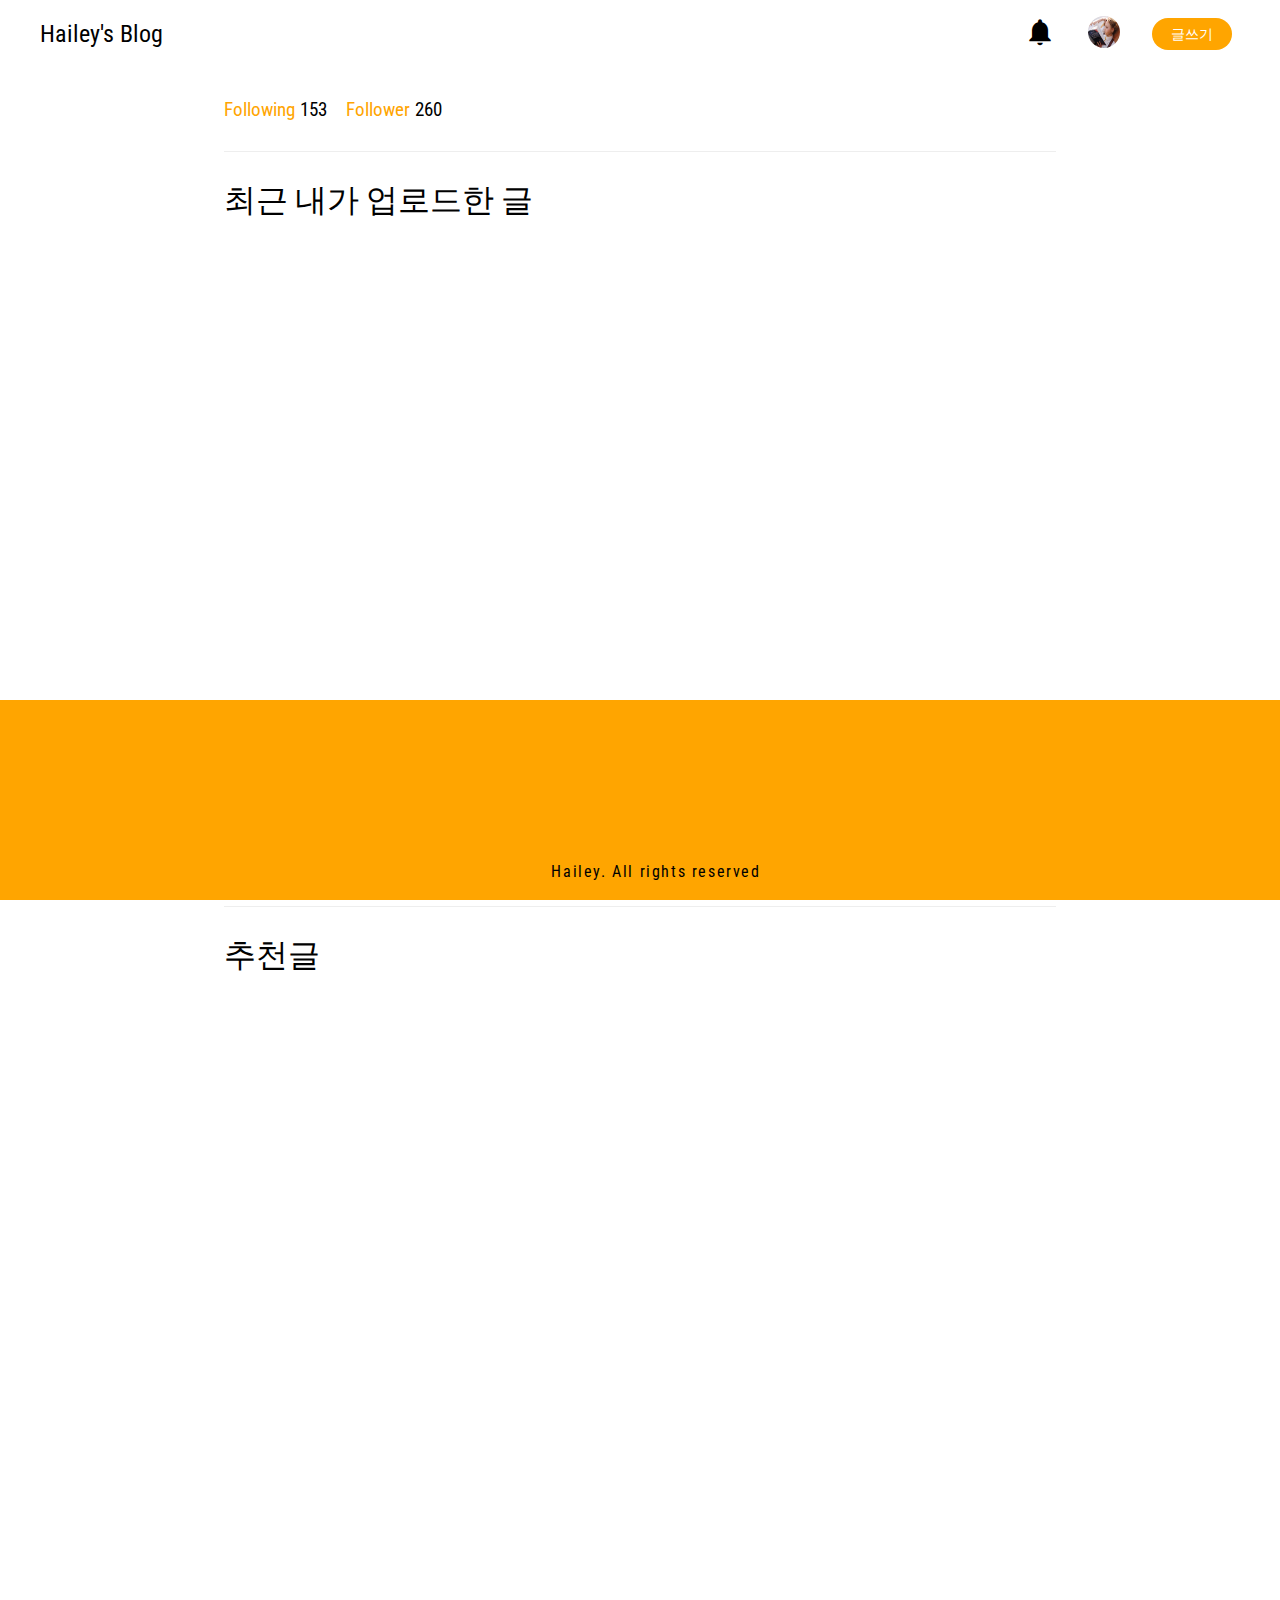
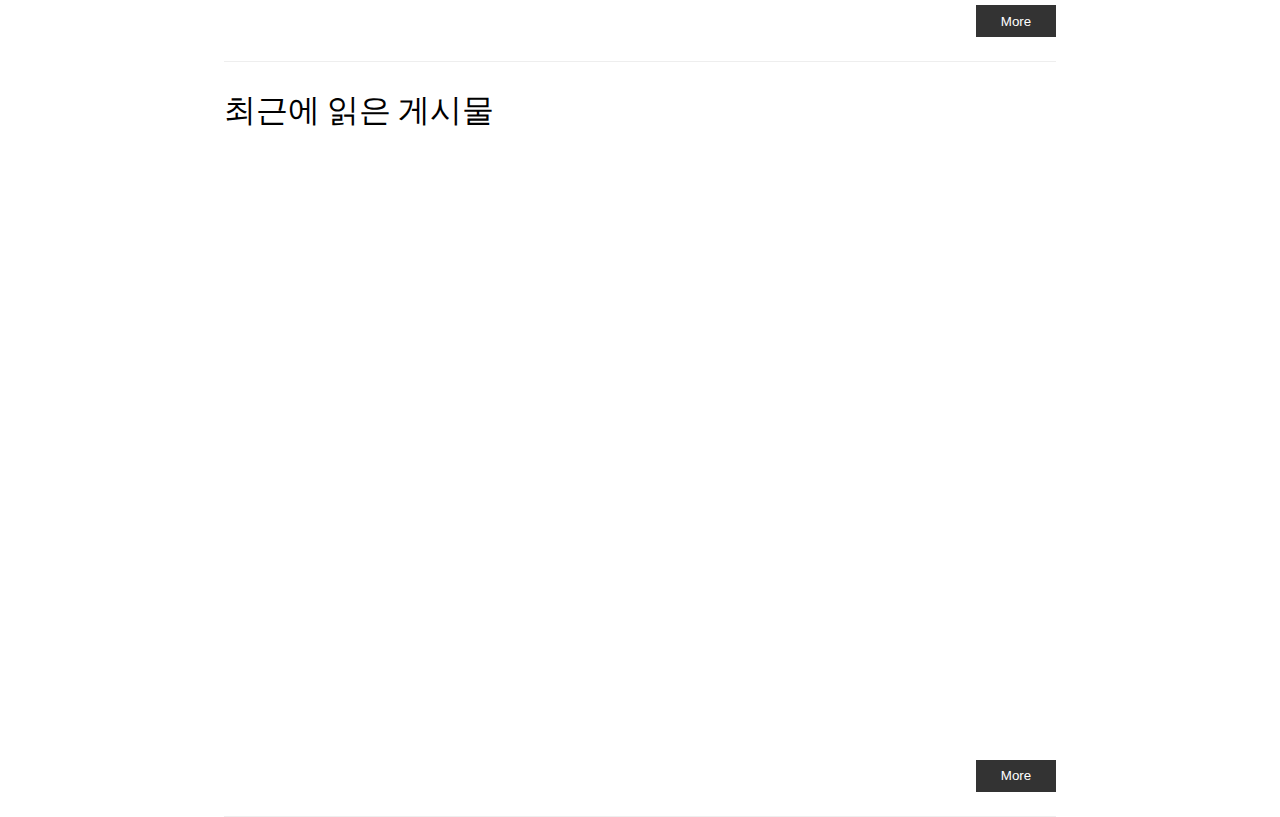
==== commit e96eeea3: "create toolbox" ====
--- a/html/home.html
+++ b/html/home.html
@@ -30,6 +30,9 @@
                             </div>
                         </a>
                     </li>
+                    <li>
+                      <a href="post.html"><button>글쓰기</button></a>
+                    </li>
                 </ul>
             </nav>
     <!-- mode button -->
--- a/css/home.css
+++ b/css/home.css
@@ -8,11 +8,32 @@
 header .navbar ul li .material-icons {
     font-size: 2rem;
 }
+header .navbar ul{
+    position: relative;
+}
+
 /* account style */
 header .navbar ul li img{
     width: 2rem;
     height: 2rem;
     border-radius: 50%;
+}
+
+/* 글쓰기 버튼 */
+header .navbar ul li a button{
+    width: 5rem;
+    height: 2rem;
+    background-color: var(--primary-color);
+    color: #fff;
+    border: none;
+    border-radius: 2rem;
+    cursor: pointer;
+    font-size: .9rem;
+    transition: 0.2s;
+}
+header .navbar ul li a button:hover{
+    background-color: var(--secondary-color);
+    letter-spacing: .1rem;
 }
 
 /* footer */
